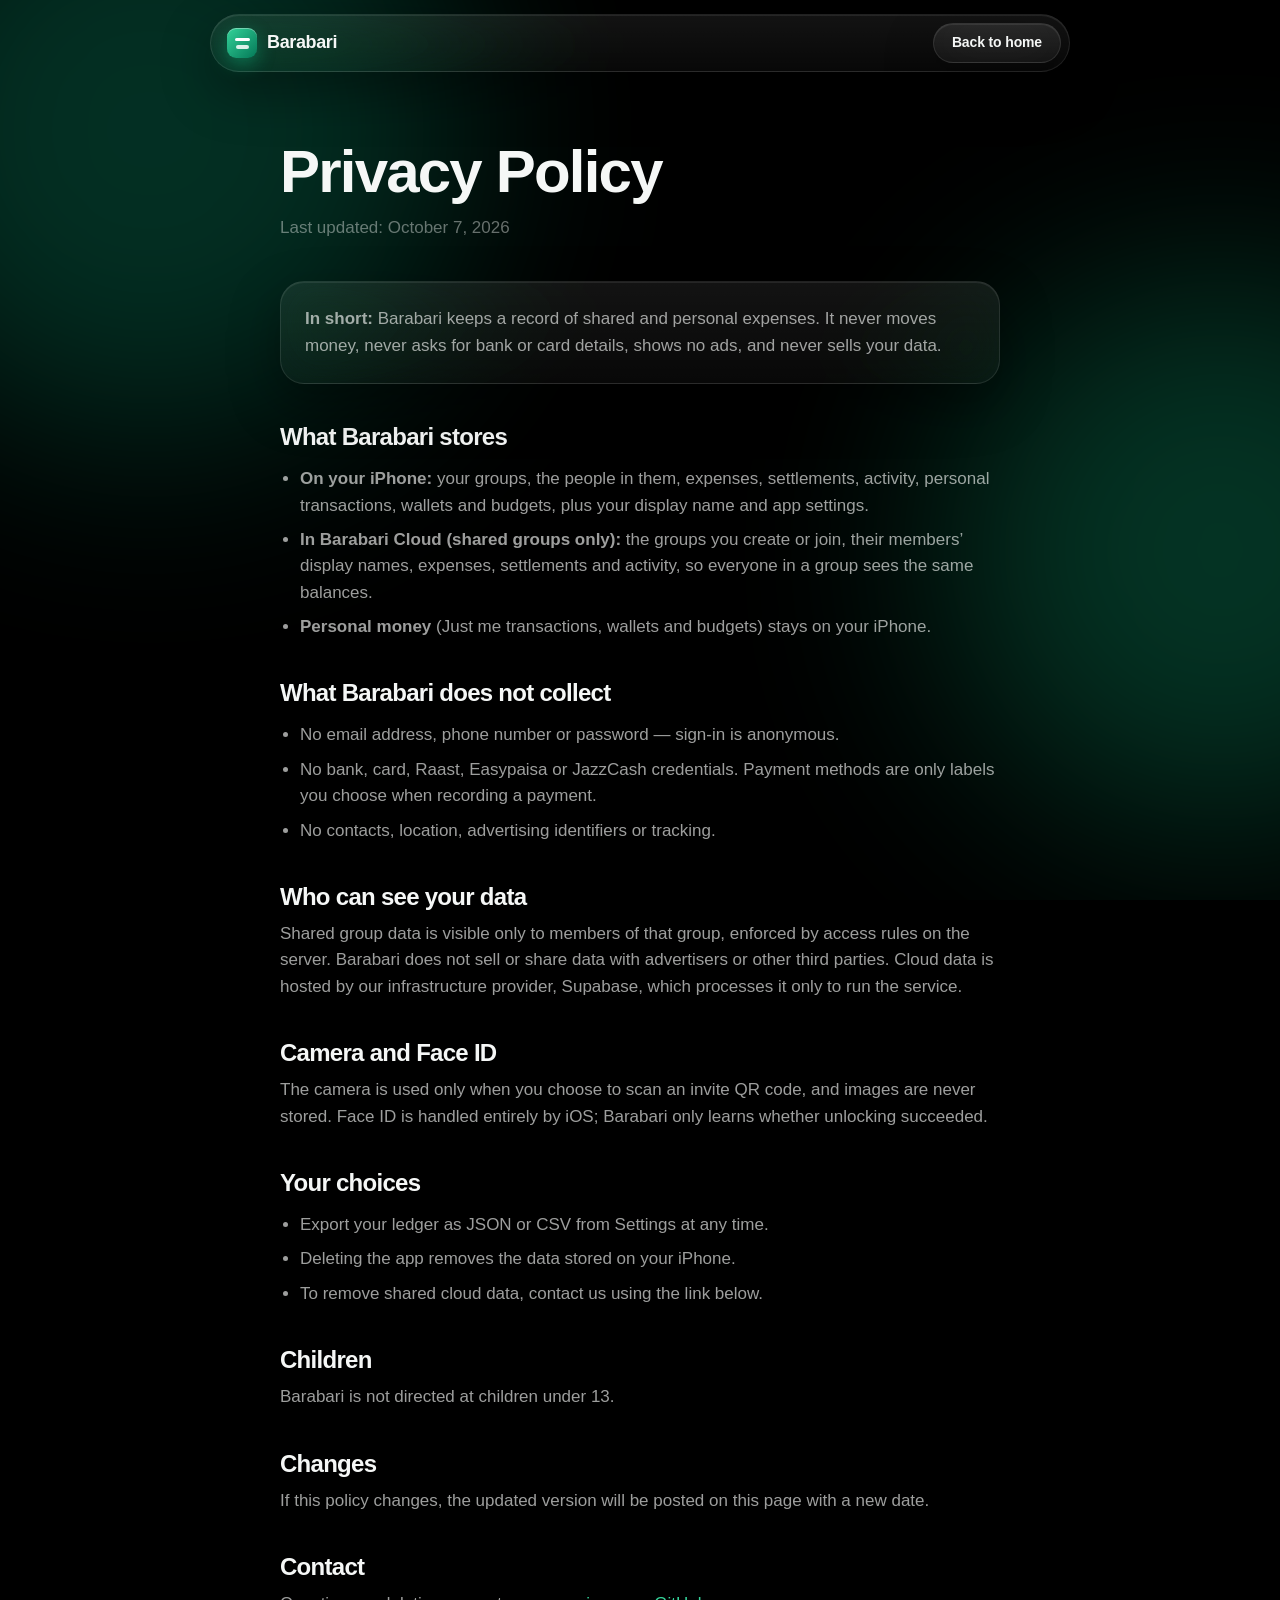
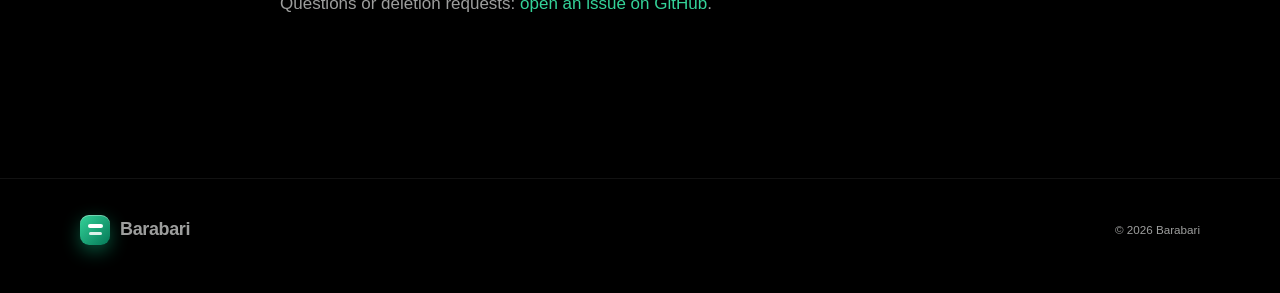
==== website/privacy.html @ cfc0109e "feat(web): add the barabari.site landing page A static site in website/ that mirrors the app: emeral" ====
<!doctype html>
<html lang="en">
<head>
  <meta charset="utf-8">
  <meta name="viewport" content="width=device-width, initial-scale=1, viewport-fit=cover">
  <title>Privacy Policy — Barabari</title>
  <meta name="description" content="How Barabari handles your data.">
  <meta name="theme-color" content="#000000">
  <link rel="icon" type="image/png" href="assets/favicon.png">
  <link rel="stylesheet" href="styles.css">
  <style>
    .legal { max-width: 760px; margin: 0 auto; padding: 140px 20px 40px; }
    .legal h1 { font-size: clamp(40px, 6vw, 60px); font-weight: 800; margin-bottom: 12px; }
    .legal .updated { color: var(--text-3); margin-bottom: 40px; }
    .legal h2 { font-size: 24px; margin: 40px 0 12px; }
    .legal p, .legal li { color: var(--text-2); }
    .legal ul { padding-left: 20px; display: grid; gap: 8px; }
    .legal a { color: var(--emerald); }
    .legal .card { border-radius: 24px; padding: 24px; margin-top: 8px; }
  </style>
</head>
<body>
  <div class="mesh" aria-hidden="true"><span class="blob b1"></span><span class="blob b2"></span></div>
  <header class="nav-wrap">
    <nav class="nav glass" aria-label="Main">
      <a class="brand" href="./"><span class="mark" aria-hidden="true"><i></i><i></i></span><span>Barabari</span></a>
      <a class="btn btn-small btn-glass glass" href="./">Back to home</a>
    </nav>
  </header>
  <main class="legal">
    <h1>Privacy Policy</h1>
    <p class="updated">Last updated: October 7, 2026</p>

    <div class="card glass">
      <p><b>In short:</b> Barabari keeps a record of shared and personal expenses. It never moves money, never asks for bank or card details, shows no ads, and never sells your data.</p>
    </div>

    <h2>What Barabari stores</h2>
    <ul>
      <li><b>On your iPhone:</b> your groups, the people in them, expenses, settlements, activity, personal transactions, wallets and budgets, plus your display name and app settings.</li>
      <li><b>In Barabari Cloud (shared groups only):</b> the groups you create or join, their members’ display names, expenses, settlements and activity, so everyone in a group sees the same balances.</li>
      <li><b>Personal money</b> (Just me transactions, wallets and budgets) stays on your iPhone.</li>
    </ul>

    <h2>What Barabari does not collect</h2>
    <ul>
      <li>No email address, phone number or password — sign-in is anonymous.</li>
      <li>No bank, card, Raast, Easypaisa or JazzCash credentials. Payment methods are only labels you choose when recording a payment.</li>
      <li>No contacts, location, advertising identifiers or tracking.</li>
    </ul>

    <h2>Who can see your data</h2>
    <p>Shared group data is visible only to members of that group, enforced by access rules on the server. Barabari does not sell or share data with advertisers or other third parties. Cloud data is hosted by our infrastructure provider, Supabase, which processes it only to run the service.</p>

    <h2>Camera and Face ID</h2>
    <p>The camera is used only when you choose to scan an invite QR code, and images are never stored. Face ID is handled entirely by iOS; Barabari only learns whether unlocking succeeded.</p>

    <h2>Your choices</h2>
    <ul>
      <li>Export your ledger as JSON or CSV from Settings at any time.</li>
      <li>Deleting the app removes the data stored on your iPhone.</li>
      <li>To remove shared cloud data, contact us using the link below.</li>
    </ul>

    <h2>Children</h2>
    <p>Barabari is not directed at children under 13.</p>

    <h2>Changes</h2>
    <p>If this policy changes, the updated version will be posted on this page with a new date.</p>

    <h2>Contact</h2>
    <p>Questions or deletion requests: <a href="https://github.com/M-Nabeegh/barabari/issues" rel="noopener">open an issue on GitHub</a>.</p>
  </main>
  <footer class="footer">
    <div class="footer-inner">
      <a class="brand" href="./"><span class="mark" aria-hidden="true"><i></i><i></i></span><span>Barabari</span></a>
      <small>© 2026 Barabari</small>
    </div>
  </footer>
</body>
</html>
---- website/styles.css ----
:root {
  --bg: #000;
  --surface: rgba(255, 255, 255, 0.045);
  --surface-strong: rgba(255, 255, 255, 0.08);
  --border: rgba(255, 255, 255, 0.1);
  --text: #f5f7f6;
  --text-2: rgba(245, 247, 246, 0.64);
  --text-3: rgba(245, 247, 246, 0.42);
  --emerald: #34d399;
  --emerald-deep: #10b981;
  --forest: #053d2c;
  --warn: #fbbf24;
  --danger: #ff7a8a;
  --radius: 28px;
  --max: 1160px;
  --ease: cubic-bezier(0.22, 1, 0.36, 1);
  color-scheme: dark;
}

* { box-sizing: border-box; }
html { scroll-behavior: smooth; -webkit-text-size-adjust: 100%; overflow-x: clip; }
body {
  margin: 0;
  background: var(--bg);
  color: var(--text);
  font-family: -apple-system, BlinkMacSystemFont, "SF Pro Display", "Inter", "Segoe UI", Roboto, sans-serif;
  font-size: 17px;
  line-height: 1.55;
  -webkit-font-smoothing: antialiased;
  overflow-x: clip;
}
img { display: block; max-width: 100%; height: auto; }
a { color: inherit; text-decoration: none; }
h1, h2, h3 { margin: 0; letter-spacing: -0.03em; line-height: 1.05; }
p { margin: 0; }
svg { width: 1em; height: 1em; fill: none; stroke: currentColor; stroke-width: 2; stroke-linecap: round; stroke-linejoin: round; }

/* ---------- Background mesh ---------- */
.mesh { position: fixed; inset: 0; z-index: -1; overflow: hidden; pointer-events: none; }
.blob { position: absolute; border-radius: 50%; filter: blur(110px); opacity: 0.5; will-change: transform; }
.b1 { width: 620px; height: 620px; background: #065f46; top: -180px; left: -160px; animation: drift1 26s var(--ease) infinite alternate; }
.b2 { width: 560px; height: 560px; background: #10b981; top: 30vh; right: -220px; opacity: 0.28; animation: drift2 32s var(--ease) infinite alternate; }
.b3 { width: 480px; height: 480px; background: #0d9488; bottom: -200px; left: 30vw; opacity: 0.25; animation: drift3 28s var(--ease) infinite alternate; }
@keyframes drift1 { to { transform: translate(120px, 90px) scale(1.15); } }
@keyframes drift2 { to { transform: translate(-140px, -60px) scale(0.9); } }
@keyframes drift3 { to { transform: translate(-90px, -120px) scale(1.2); } }

/* ---------- Glass ---------- */
.glass {
  background: linear-gradient(180deg, rgba(255,255,255,0.075), rgba(255,255,255,0.03));
  border: 1px solid var(--border);
  backdrop-filter: blur(24px) saturate(160%);
  -webkit-backdrop-filter: blur(24px) saturate(160%);
  box-shadow: inset 0 1px 0 rgba(255,255,255,0.08), 0 20px 50px rgba(0,0,0,0.35);
}

/* ---------- Brand mark ---------- */
.mark {
  width: 30px; height: 30px; border-radius: 9px;
  background: linear-gradient(135deg, #34d399, #047857);
  display: inline-flex; flex-direction: column; justify-content: center; align-items: center; gap: 4px;
  box-shadow: 0 6px 18px rgba(16, 185, 129, 0.45), inset 0 1px 0 rgba(255,255,255,0.35);
}
.mark i { display: block; width: 15px; height: 3.5px; border-radius: 2px; background: #fff; }
.mark i:last-child { width: 13px; opacity: 0.85; }
.mark.big { width: 84px; height: 84px; border-radius: 26px; gap: 10px; }
.mark.big i { width: 42px; height: 10px; border-radius: 5px; }
.mark.big i:last-child { width: 36px; }

/* ---------- Nav ---------- */
.nav-wrap { position: fixed; top: 14px; left: 0; right: 0; z-index: 50; padding: 0 16px; }
.nav {
  max-width: 860px; margin: 0 auto; display: flex; align-items: center; justify-content: space-between; gap: 16px;
  padding: 8px 8px 8px 16px; border-radius: 999px;
}
.brand { display: inline-flex; align-items: center; gap: 10px; font-weight: 700; font-size: 18px; letter-spacing: -0.02em; }
.nav-links { display: flex; gap: 26px; font-size: 15px; color: var(--text-2); }
.nav-links a { transition: color 0.2s; }
.nav-links a:hover { color: var(--text); }

/* ---------- Buttons ---------- */
.btn {
  display: inline-flex; align-items: center; justify-content: center; gap: 9px;
  height: 54px; padding: 0 26px; border-radius: 999px;
  font-weight: 600; font-size: 16px; letter-spacing: -0.01em; white-space: nowrap;
  transition: transform 0.35s var(--ease), box-shadow 0.35s var(--ease), background 0.3s;
}
.btn svg { width: 20px; height: 20px; fill: currentColor; stroke: none; }
.btn:active { transform: scale(0.97); }
.btn-small { height: 40px; padding: 0 18px; font-size: 14px; }
.btn-primary {
  background: linear-gradient(180deg, #4ae3a6, #10b981); color: #04120c;
  box-shadow: 0 10px 30px rgba(16,185,129,0.4), inset 0 1px 0 rgba(255,255,255,0.4);
}
.btn-primary:hover { transform: translateY(-2px); box-shadow: 0 16px 40px rgba(16,185,129,0.55), inset 0 1px 0 rgba(255,255,255,0.4); }
.btn-glass { color: var(--text); }
.btn-glass:hover { background: rgba(255,255,255,0.1); transform: translateY(-2px); }
.btn-white { background: #fff; color: #000; cursor: default; }

/* ---------- Common ---------- */
.section { max-width: var(--max); margin: 0 auto; padding: 120px 20px 0; }
.section-head { text-align: center; max-width: 760px; margin: 0 auto 56px; }
.section-head h2, .money-copy h2, .privacy-card h2, .final-cta h2 { font-size: clamp(34px, 5vw, 56px); font-weight: 700; }
.eyebrow { color: var(--emerald); font-weight: 600; font-size: 14px; letter-spacing: 0.08em; text-transform: uppercase; margin-bottom: 16px; }
.dim { color: var(--text-3); }
.grad { background: linear-gradient(90deg, #6ee7b7, #34d399 40%, #2dd4bf); -webkit-background-clip: text; background-clip: text; color: transparent; }
.lead { color: var(--text-2); font-size: clamp(17px, 1.6vw, 20px); line-height: 1.6; }
.pill { display: inline-flex; align-items: center; gap: 10px; padding: 8px 16px; border-radius: 999px; font-size: 14px; color: var(--text-2); }
.pill b { color: var(--text); font-weight: 600; }
.dot { width: 8px; height: 8px; border-radius: 50%; background: var(--emerald); box-shadow: 0 0 12px var(--emerald); animation: pulse 2.4s infinite; }
@keyframes pulse { 50% { opacity: 0.4; } }

/* ---------- Hero ---------- */
.hero {
  max-width: var(--max); margin: 0 auto; min-height: 100vh; padding: 130px 20px 40px;
  display: grid; grid-template-columns: 1.05fr 1fr; align-items: center; gap: 40px;
}
.hero h1 { font-size: clamp(50px, 7.2vw, 92px); font-weight: 800; letter-spacing: -0.045em; margin: 26px 0 22px; }
.hero .lead { max-width: 540px; }
.cta-row { display: flex; flex-wrap: wrap; gap: 12px; margin-top: 34px; }
.cta-row.center { justify-content: center; }
.hero-points { list-style: none; padding: 0; margin: 28px 0 0; display: flex; flex-wrap: wrap; gap: 20px; color: var(--text-2); font-size: 15px; }
.hero-points li { display: inline-flex; align-items: center; gap: 7px; }
.hero-points svg { color: var(--emerald); width: 16px; height: 16px; stroke-width: 3; }

.hero-art { position: relative; height: 660px; }
.phone-stack { position: absolute; inset: 0; transform-style: preserve-3d; transition: transform 0.6s var(--ease); }
.phone { position: absolute; width: 300px; filter: drop-shadow(0 40px 60px rgba(0,0,0,0.55)); }
.p-front { left: 50%; top: 10px; transform: translateX(-50%); z-index: 3; width: 320px; animation: floatY 7s ease-in-out infinite; }
.p-back-left { left: 2%; top: 80px; transform: rotate(-9deg) scale(0.82); opacity: 0.85; z-index: 1; }
.p-back-right { right: 2%; top: 80px; transform: rotate(9deg) scale(0.82); opacity: 0.85; z-index: 1; }
@keyframes floatY { 50% { translate: 0 -14px; } }

.float-card { position: absolute; z-index: 4; display: flex; align-items: center; gap: 12px; padding: 12px 16px 12px 12px; border-radius: 20px; font-size: 14px; }
.float-card b { display: block; font-size: 14px; }
.float-card small { color: var(--text-2); font-size: 12.5px; }
.fc-icon { width: 34px; height: 34px; border-radius: 11px; display: grid; place-items: center; background: rgba(52,211,153,0.18); color: var(--emerald); font-weight: 800; }
.fc-icon.warn { background: rgba(251,191,36,0.18); color: var(--warn); }
.fc-1 { left: -10px; bottom: 120px; animation: floatY 6s ease-in-out infinite 0.8s; }
.fc-2 { right: -6px; top: 140px; animation: floatY 6.5s ease-in-out infinite 1.6s; }

/* ---------- Marquee ---------- */
.marquee { overflow: hidden; padding: 30px 0; mask-image: linear-gradient(90deg, transparent, #000 15%, #000 85%, transparent); -webkit-mask-image: linear-gradient(90deg, transparent, #000 15%, #000 85%, transparent); }
.marquee-track { display: flex; gap: 14px; width: max-content; animation: scroll 38s linear infinite; }
.marquee-track span { padding: 10px 22px; border-radius: 999px; border: 1px solid var(--border); color: var(--text-2); font-weight: 600; font-size: 15px; background: var(--surface); }
@keyframes scroll { to { transform: translateX(-50%); } }

/* ---------- Statement ---------- */
.statement { max-width: 980px; margin: 0 auto; padding: 120px 20px 0; text-align: center; }
.big-statement { font-size: clamp(30px, 4.4vw, 52px); font-weight: 700; line-height: 1.18; letter-spacing: -0.035em; color: var(--text-2); }
.hl { color: var(--text); }

/* ---------- Demo ---------- */
.demo { max-width: var(--max); margin: 0 auto; padding: 100px 20px 0; }
.demo-card { border-radius: 36px; padding: 44px; display: grid; grid-template-columns: 1fr 1fr; gap: 44px; align-items: center; }
.demo-card > *, .money-grid > *, .hero > *, .tile > * { min-width: 0; }
.demo-copy h3 { font-size: clamp(28px, 3.2vw, 40px); font-weight: 700; margin-bottom: 12px; }
.demo-copy > p:not(.eyebrow) { color: var(--text-2); }
.demo-amount { display: flex; align-items: baseline; gap: 10px; margin: 28px 0 18px; padding: 10px 24px; border-radius: 24px; background: rgba(0,0,0,0.35); border: 1px solid var(--border); }
.demo-amount label { font-size: 28px; font-weight: 600; color: var(--text-3); }
.demo-amount input { flex: 1; min-width: 0; width: 100%; background: transparent; border: 0; outline: 0; color: var(--text); font: inherit; font-size: 56px; font-weight: 700; letter-spacing: -0.03em; font-variant-numeric: tabular-nums; }
.demo-people { display: flex; gap: 12px; flex-wrap: wrap; }
.person {
  width: 54px; height: 54px; border-radius: 50%; border: 0; cursor: pointer; font: inherit; font-weight: 700; font-size: 18px; color: #fff;
  background: linear-gradient(135deg, var(--c1), var(--c2)); position: relative;
  filter: grayscale(1); opacity: 0.4; transform: scale(0.9); transition: all 0.35s var(--ease);
}
.person.on { filter: none; opacity: 1; transform: scale(1); }
.person.on::after { content: "✓"; position: absolute; right: -3px; bottom: -3px; width: 20px; height: 20px; border-radius: 50%; background: var(--emerald); color: #04120c; font-size: 11px; display: grid; place-items: center; border: 2px solid #0b0f0e; }
.demo-result { border-radius: 28px; padding: 28px; background: rgba(0,0,0,0.35); border: 1px solid var(--border); }
.result-hero small { color: var(--text-2); font-size: 14px; }
.result-amount { display: flex; align-items: baseline; gap: 8px; margin: 4px 0 18px; }
.result-amount .rs { font-size: 26px; font-weight: 600; color: var(--text-3); }
#demoEach { font-size: 64px; font-weight: 800; letter-spacing: -0.04em; font-variant-numeric: tabular-nums; }
.splits { list-style: none; padding: 0; margin: 0; display: grid; gap: 10px; }
.splits li { display: grid; grid-template-columns: 36px 1fr auto; align-items: center; gap: 12px; animation: rise 0.45s var(--ease) both; }
.splits .av { width: 36px; height: 36px; border-radius: 50%; display: grid; place-items: center; font-weight: 700; font-size: 14px; background: linear-gradient(135deg, var(--c1), var(--c2)); }
.splits .bar { height: 6px; border-radius: 3px; background: rgba(255,255,255,0.1); overflow: hidden; }
.splits .bar i { display: block; height: 100%; border-radius: 3px; background: linear-gradient(90deg, #34d399, #10b981); transition: width 0.6s var(--ease); }
.splits .nm { font-size: 15px; font-weight: 600; margin-bottom: 5px; }
.splits .amt { font-weight: 700; font-variant-numeric: tabular-nums; }
@keyframes rise { from { opacity: 0; transform: translateY(8px); } }

/* ---------- Bento ---------- */
.bento { display: grid; grid-template-columns: repeat(3, 1fr); gap: 18px; }
.tile { border-radius: var(--radius); padding: 30px; overflow: hidden; position: relative; transition: transform 0.5s var(--ease), border-color 0.4s; }
.tile:hover { transform: translateY(-4px); border-color: rgba(52,211,153,0.3); }
.tile h3 { font-size: 22px; font-weight: 700; margin: 18px 0 8px; }
.tile p { color: var(--text-2); font-size: 15.5px; }
.tile-xl { grid-column: span 2; grid-row: span 2; display: grid; grid-template-columns: 1fr 1fr; gap: 20px; align-items: end; }
.tile-xl img { width: 100%; max-width: 300px; justify-self: center; margin-bottom: -150px; }
.tile-tall { grid-row: span 2; display: flex; flex-direction: column; }
.tile-tall img { width: 84%; margin: 22px auto -120px; }
.tile-wide { grid-column: span 2; display: grid; grid-template-columns: 1.3fr 1fr; align-items: center; gap: 20px; }
.icon { width: 46px; height: 46px; border-radius: 14px; display: grid; place-items: center; font-size: 22px; }
.i-emerald { background: rgba(52,211,153,0.15); color: #34d399; }
.i-orange { background: rgba(249,115,22,0.15); color: #fb923c; }
.i-green { background: rgba(74,222,128,0.15); color: #4ade80; }
.i-whatsapp { background: rgba(37,211,102,0.15); color: #25d366; }
.i-cyan { background: rgba(6,182,212,0.15); color: #22d3ee; }
.i-violet { background: rgba(139,92,246,0.18); color: #a78bfa; }
.chips { display: flex; flex-wrap: wrap; gap: 8px; margin-top: 18px; }
.chip { padding: 7px 13px; border-radius: 999px; font-size: 13.5px; font-weight: 600; background: rgba(255,255,255,0.06); border: 1px solid var(--border); }
.chip.c-travel { background: linear-gradient(135deg, #22d3ee, #0891b2); border-color: transparent; color: #fff; }
.sync-demo { display: flex; align-items: center; gap: 10px; margin-top: 20px; }
.sync-pill { padding: 7px 12px; border-radius: 999px; font-size: 13px; font-weight: 600; color: var(--emerald); background: rgba(52,211,153,0.12); border: 1px solid rgba(52,211,153,0.25); white-space: nowrap; }
.sync-line { flex: 1; height: 2px; border-radius: 1px; background: linear-gradient(90deg, transparent, var(--emerald), transparent); background-size: 200% 100%; animation: flow 1.8s linear infinite; }
@keyframes flow { from { background-position: 100% 0; } to { background-position: -100% 0; } }
.widget-mock { display: grid; place-items: center; }
.widget {
  width: 170px; height: 170px; border-radius: 34px; padding: 18px; display: flex; flex-direction: column; justify-content: space-between;
  background: linear-gradient(135deg, #022c22, #065f46 55%, #10b981); box-shadow: 0 20px 50px rgba(16,185,129,0.35);
}
.widget small { font-size: 11px; font-weight: 700; color: rgba(255,255,255,0.8); letter-spacing: 0.05em; }
.widget b { font-size: 28px; letter-spacing: -0.03em; }
.widget span { font-size: 13px; color: rgba(255,255,255,0.8); }

/* ---------- Steps ---------- */
.steps { list-style: none; padding: 0; margin: 0; display: grid; grid-template-columns: repeat(3, 1fr); gap: 18px; }
.step { border-radius: var(--radius); padding: 28px 28px 30px; position: relative; overflow: hidden; }
.step img { width: 64%; margin: 0 auto 4px; mask-image: linear-gradient(#000 60%, transparent); -webkit-mask-image: linear-gradient(#000 60%, transparent); height: 300px; object-fit: cover; object-position: top; }
.step-num { position: absolute; top: 20px; left: 20px; width: 36px; height: 36px; border-radius: 50%; display: grid; place-items: center; font-weight: 700; background: linear-gradient(180deg, #4ae3a6, #10b981); color: #04120c; box-shadow: 0 6px 18px rgba(16,185,129,0.45); }
.step h3 { font-size: 22px; font-weight: 700; margin-bottom: 8px; }
.step p { color: var(--text-2); font-size: 15.5px; }

/* ---------- Money ---------- */
.money-grid { display: grid; grid-template-columns: 1fr 1fr; gap: 60px; align-items: center; }
.money-copy .lead { margin-top: 20px; }
.money-list { list-style: none; padding: 0; margin: 28px 0 0; display: grid; gap: 16px; }
.money-list li { color: var(--text-2); padding-left: 18px; border-left: 2px solid rgba(52,211,153,0.4); }
.money-list b { display: block; color: var(--text); }
.budget-card { border-radius: var(--radius); padding: 24px; }
.bc-head { display: flex; justify-content: space-between; align-items: center; margin-bottom: 16px; font-weight: 700; }
.bc-head small { font-weight: 600; font-size: 12px; color: var(--text-2); padding: 5px 10px; border-radius: 999px; background: rgba(255,255,255,0.07); }
.budget { display: grid; grid-template-columns: 40px 1fr; gap: 14px; align-items: center; padding: 12px 0; border-top: 1px solid rgba(255,255,255,0.06); }
.b-ico { width: 40px; height: 40px; border-radius: 12px; display: grid; place-items: center; background: color-mix(in srgb, var(--c) 20%, transparent); }
.budget p { display: flex; justify-content: space-between; font-size: 15px; margin-bottom: 8px; }
.budget em { font-style: normal; font-size: 13px; color: var(--text-2); font-variant-numeric: tabular-nums; }
.bar { display: block; height: 7px; border-radius: 4px; background: rgba(255,255,255,0.08); position: relative; overflow: hidden; }
.bar::after { content: ""; position: absolute; inset: 0 auto 0 0; width: 0; border-radius: 4px; background: var(--bc, var(--emerald)); transition: width 1.2s var(--ease) 0.2s; }
.in .bar::after { width: var(--w); }
.bar.warn::after { background: var(--warn); }
.bar.over::after { background: var(--danger); }
.wallet-row { display: grid; grid-template-columns: repeat(3, 1fr); gap: 12px; margin-top: 14px; }
.wallet { border-radius: 22px; padding: 16px; min-height: 110px; display: flex; flex-direction: column; justify-content: flex-end; box-shadow: 0 14px 30px rgba(0,0,0,0.35); }
.wallet small { font-size: 13px; color: rgba(255,255,255,0.85); }
.wallet b { font-size: 19px; letter-spacing: -0.02em; }
.w-cash { background: linear-gradient(135deg, #10b981, #047857); }
.w-bank { background: linear-gradient(135deg, #3b82f6, #1e40af); }
.w-jazz { background: linear-gradient(135deg, #ef4444, #991b1b); }

/* ---------- Gallery ---------- */
.gallery { display: flex; gap: 20px; overflow-x: auto; scroll-snap-type: x mandatory; padding: 10px 20px 30px; margin: 0 -20px; scrollbar-width: none; }
.gallery::-webkit-scrollbar { display: none; }
.gallery img { flex: 0 0 auto; width: 250px; scroll-snap-align: center; transition: transform 0.5s var(--ease); }
.gallery img:hover { transform: translateY(-8px) scale(1.02); }

/* ---------- Privacy ---------- */
.privacy-card { border-radius: 36px; padding: 60px 40px; text-align: center; }
.shield { width: 76px; height: 76px; border-radius: 50%; display: grid; place-items: center; margin: 0 auto 24px; background: rgba(52,211,153,0.14); color: var(--emerald); font-size: 36px; }
.privacy-card .lead { max-width: 620px; margin: 18px auto 0; }
.privacy-points { display: grid; grid-template-columns: repeat(3, 1fr); gap: 16px; margin: 40px 0 28px; text-align: left; }
.privacy-points div { padding: 20px; border-radius: 22px; background: rgba(0,0,0,0.3); border: 1px solid var(--border); }
.privacy-points b { display: block; margin-bottom: 6px; }
.privacy-points span { color: var(--text-2); font-size: 15px; }
.text-link { color: var(--emerald); font-weight: 600; }

/* ---------- FAQ ---------- */
.faq { max-width: 760px; margin: 0 auto; display: grid; gap: 10px; }
.faq details { border-radius: 22px; background: var(--surface); border: 1px solid var(--border); padding: 0 24px; transition: background 0.3s; }
.faq details[open] { background: var(--surface-strong); }
.faq summary { cursor: pointer; list-style: none; padding: 20px 0; font-weight: 600; font-size: 17px; display: flex; justify-content: space-between; align-items: center; gap: 16px; }
.faq summary::-webkit-details-marker { display: none; }
.faq summary::after { content: "+"; font-size: 24px; font-weight: 400; color: var(--emerald); transition: transform 0.3s var(--ease); }
.faq details[open] summary::after { transform: rotate(45deg); }
.faq details p { color: var(--text-2); padding-bottom: 20px; }

/* ---------- Final CTA ---------- */
.final-cta {
  border-radius: 40px; padding: 80px 30px; text-align: center; position: relative; overflow: hidden;
  background: radial-gradient(120% 120% at 20% 0%, #10b981 0%, #065f46 35%, #022c22 70%, #000 100%);
  border: 1px solid rgba(255,255,255,0.14);
}
.final-cta h2 { margin: 26px 0 12px; }
.final-cta p { color: rgba(255,255,255,0.75); font-size: 19px; }

/* ---------- Footer ---------- */
.footer { margin-top: 120px; border-top: 1px solid rgba(255,255,255,0.07); }
.footer-inner { max-width: var(--max); margin: 0 auto; padding: 36px 20px 48px; display: flex; flex-wrap: wrap; align-items: center; justify-content: space-between; gap: 18px; color: var(--text-2); font-size: 14px; }
.footer nav { display: flex; gap: 20px; }
.footer nav a:hover { color: var(--text); }

/* ---------- Reveal ---------- */
[data-reveal] { opacity: 0; transform: translateY(28px); transition: opacity 0.9s var(--ease), transform 0.9s var(--ease); }
[data-reveal].in { opacity: 1; transform: none; }

/* ---------- Responsive ---------- */
@media (max-width: 960px) {
  .nav-links { display: none; }
  .hero { grid-template-columns: 1fr; text-align: center; padding-top: 120px; min-height: auto; }
  .hero .lead { margin: 0 auto; }
  .cta-row, .hero-points { justify-content: center; }
  .hero-art { height: 560px; }
  .phone { width: 230px; }
  .p-front { width: 260px; }
  .fc-1 { left: 0; } .fc-2 { right: 0; }
  .demo-card, .money-grid, .tile-xl, .tile-wide { grid-template-columns: 1fr; }
  .bento { grid-template-columns: 1fr 1fr; }
  .tile-xl { grid-column: span 2; }
  .tile-xl img { margin-bottom: -120px; }
  .steps { grid-template-columns: 1fr; }
  .privacy-points { grid-template-columns: 1fr; }
}
@media (max-width: 620px) {
  body { font-size: 16px; }
  .section { padding-top: 90px; }
  .hero-art { height: 470px; }
  .phone { width: 180px; }
  .p-front { width: 220px; }
  .p-back-left { left: -6%; } .p-back-right { right: -6%; }
  .float-card { font-size: 12px; padding: 9px 12px 9px 9px; }
  .fc-2 { top: 60px; }
  .bento { grid-template-columns: 1fr; }
  .tile-xl, .tile-wide { grid-column: span 1; }
  .tile-tall { grid-row: span 1; }
  .demo-card { padding: 26px; border-radius: 28px; }
  .demo-amount input { font-size: 44px; }
  #demoEach { font-size: 52px; }
  .privacy-card { padding: 44px 22px; }
  .wallet-row { grid-template-columns: 1fr 1fr 1fr; gap: 8px; }
  .wallet { padding: 12px; min-height: 92px; }
  .wallet b { font-size: 15px; }
  .footer-inner { flex-direction: column; text-align: center; }
}
@media (prefers-reduced-motion: reduce) {
  *, *::before, *::after { animation: none !important; transition: none !important; }
  [data-reveal] { opacity: 1; transform: none; }
}
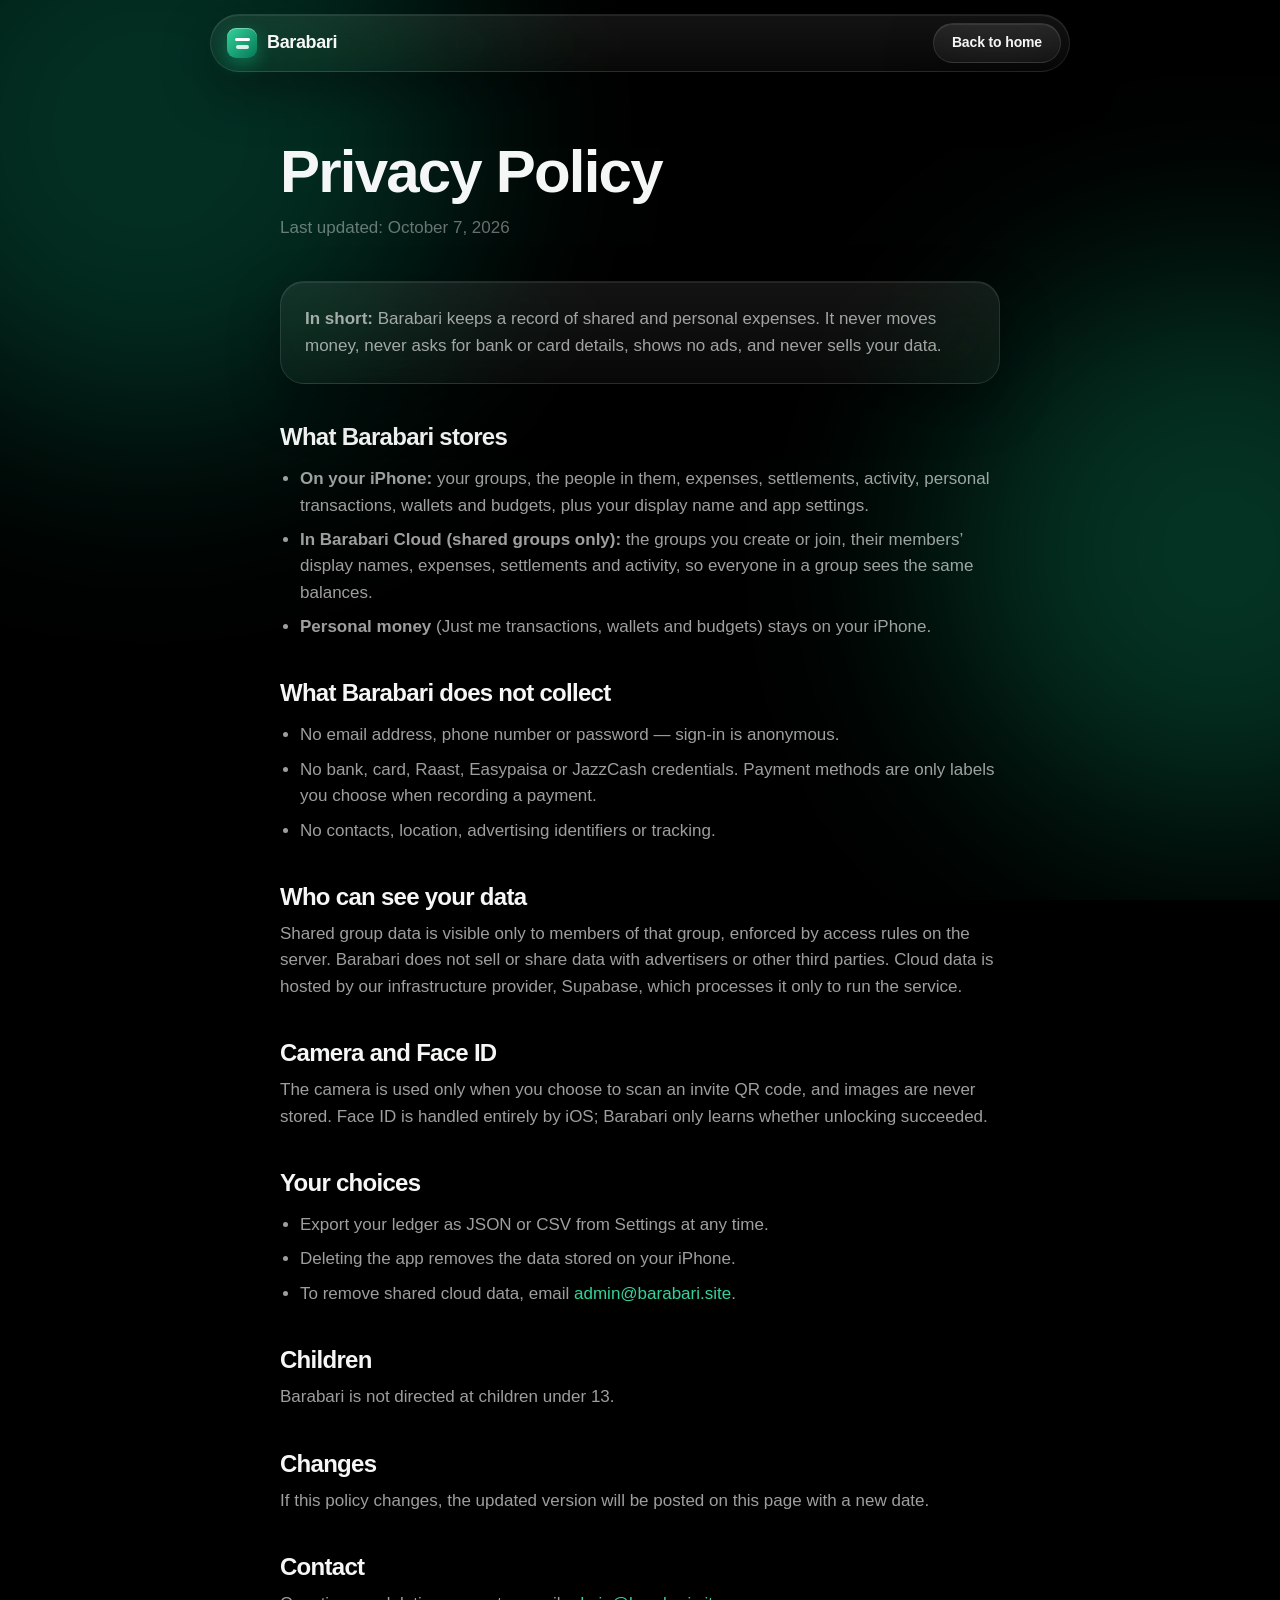
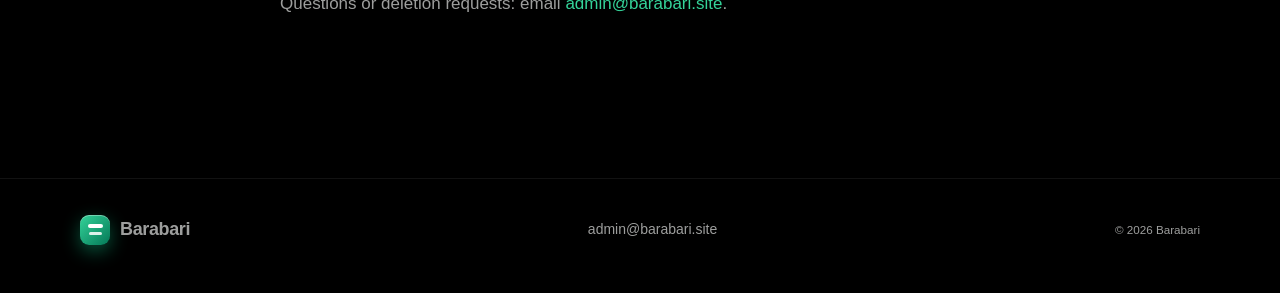
==== commit 3f8d6e06: "feat(web): add admin@barabari.site as the contact email Shown in the footer, the final call to actio" ====
--- a/website/privacy.html
+++ b/website/privacy.html
@@ -7,7 +7,7 @@
   <meta name="description" content="How Barabari handles your data.">
   <meta name="theme-color" content="#000000">
   <link rel="icon" type="image/png" href="assets/favicon.png">
-  <link rel="stylesheet" href="styles.css">
+  <link rel="stylesheet" href="styles.css?v=5">
   <style>
     .legal { max-width: 760px; margin: 0 auto; padding: 140px 20px 40px; }
     .legal h1 { font-size: clamp(40px, 6vw, 60px); font-weight: 800; margin-bottom: 12px; }
@@ -59,7 +59,7 @@
     <ul>
       <li>Export your ledger as JSON or CSV from Settings at any time.</li>
       <li>Deleting the app removes the data stored on your iPhone.</li>
-      <li>To remove shared cloud data, contact us using the link below.</li>
+      <li>To remove shared cloud data, email <a href="mailto:admin@barabari.site">admin@barabari.site</a>.</li>
     </ul>
 
     <h2>Children</h2>
@@ -69,11 +69,12 @@
     <p>If this policy changes, the updated version will be posted on this page with a new date.</p>
 
     <h2>Contact</h2>
-    <p>Questions or deletion requests: <a href="https://github.com/M-Nabeegh/barabari/issues" rel="noopener">open an issue on GitHub</a>.</p>
+    <p>Questions or deletion requests: email <a href="mailto:admin@barabari.site">admin@barabari.site</a>.</p>
   </main>
   <footer class="footer">
     <div class="footer-inner">
       <a class="brand" href="./"><span class="mark" aria-hidden="true"><i></i><i></i></span><span>Barabari</span></a>
+      <a href="mailto:admin@barabari.site">admin@barabari.site</a>
       <small>© 2026 Barabari</small>
     </div>
   </footer>
--- a/website/styles.css
+++ b/website/styles.css
@@ -283,12 +283,52 @@
 }
 .final-cta h2 { margin: 26px 0 12px; }
 .final-cta p { color: rgba(255,255,255,0.75); font-size: 19px; }
+.final-cta .contact-line { margin-top: 26px; font-size: 16px; color: rgba(255,255,255,0.7); }
+.final-cta .contact-line a { color: #fff; font-weight: 600; border-bottom: 1px solid rgba(255,255,255,0.4); transition: border-color 0.2s; }
+.final-cta .contact-line a:hover { border-color: #fff; }
+.footer a[href^="mailto"]:hover, .legal a:hover { color: var(--text); }
 
 /* ---------- Footer ---------- */
 .footer { margin-top: 120px; border-top: 1px solid rgba(255,255,255,0.07); }
 .footer-inner { max-width: var(--max); margin: 0 auto; padding: 36px 20px 48px; display: flex; flex-wrap: wrap; align-items: center; justify-content: space-between; gap: 18px; color: var(--text-2); font-size: 14px; }
 .footer nav { display: flex; gap: 20px; }
 .footer nav a:hover { color: var(--text); }
+
+/* ---------- Motion ---------- */
+/* Headline: each word blurs into focus. */
+.headline .w { display: inline-block; opacity: 0; filter: blur(14px); transform: translateY(18px);
+  animation: wordIn 1.1s var(--ease) forwards; animation-delay: calc(0.15s + var(--i) * 0.12s); }
+.headline .grad .w { background: inherit; -webkit-background-clip: text; background-clip: text; }
+@keyframes wordIn { to { opacity: 1; filter: blur(0); transform: none; } }
+
+/* Primary button: a soft light sweep every few seconds. */
+.shine { position: relative; overflow: hidden; isolation: isolate; }
+.shine::after { content: ""; position: absolute; inset: -40% auto -40% -60%; width: 40%; z-index: -1;
+  background: linear-gradient(100deg, transparent, rgba(255,255,255,0.55), transparent);
+  transform: skewX(-20deg); animation: sweep 4.5s var(--ease) infinite 1.6s; }
+@keyframes sweep { 0% { left: -60%; } 35%, 100% { left: 130%; } }
+
+/* Live notification banner. */
+.toast { transition: opacity 0.45s var(--ease), transform 0.55s var(--ease), filter 0.45s var(--ease); }
+.toast.out { opacity: 0; transform: translateY(14px) scale(0.96); filter: blur(6px); }
+.toast .fc-icon { transition: background 0.3s, color 0.3s; }
+.fc-icon.money { background: rgba(96,165,250,0.18); color: #60a5fa; }
+
+/* Cursor spotlight on glass. */
+.tile, .step, .demo-card, .privacy-card, .budget-card { --mx: 50%; --my: 50%; }
+.tile::before, .step::before, .demo-card::before, .privacy-card::before, .budget-card::before {
+  content: ""; position: absolute; inset: 0; border-radius: inherit; pointer-events: none; z-index: 0;
+  background: radial-gradient(420px circle at var(--mx) var(--my), rgba(52,211,153,0.13), transparent 45%);
+  opacity: 0; transition: opacity 0.4s;
+}
+.tile:hover::before, .step:hover::before, .demo-card:hover::before, .privacy-card:hover::before, .budget-card:hover::before { opacity: 1; }
+.tile > *, .step > *, .demo-card > *, .privacy-card > *, .budget-card > * { position: relative; z-index: 1; }
+.demo-card, .privacy-card, .budget-card { position: relative; }
+
+/* Hero phones drift apart while scrolling (driven by --scroll from JS). */
+.hero-art { --scroll: 0; }
+.p-back-left { translate: calc(var(--scroll) * -60px) calc(var(--scroll) * 40px); }
+.p-back-right { translate: calc(var(--scroll) * 60px) calc(var(--scroll) * 40px); }
 
 /* ---------- Reveal ---------- */
 [data-reveal] { opacity: 0; transform: translateY(28px); transition: opacity 0.9s var(--ease), transform 0.9s var(--ease); }
@@ -313,8 +353,15 @@
 }
 @media (max-width: 620px) {
   body { font-size: 16px; }
-  .section { padding-top: 90px; }
-  .hero-art { height: 470px; }
+  .section { padding-top: 76px; }
+  .hero { padding-bottom: 0; gap: 28px; }
+  .hero-art { height: 430px; }
+  .marquee { padding: 14px 0; }
+  .statement { padding-top: 64px; }
+  .demo { padding-top: 64px; }
+  .section-head { margin-bottom: 36px; }
+  .final-cta { padding: 60px 22px; }
+  .footer { margin-top: 80px; }
   .phone { width: 180px; }
   .p-front { width: 220px; }
   .p-back-left { left: -6%; } .p-back-right { right: -6%; }
@@ -325,6 +372,8 @@
   .tile-tall { grid-row: span 1; }
   .demo-card { padding: 26px; border-radius: 28px; }
   .demo-amount input { font-size: 44px; }
+  .demo-people { gap: 10px; flex-wrap: nowrap; }
+  .person { width: 48px; height: 48px; font-size: 16px; flex: 0 0 auto; }
   #demoEach { font-size: 52px; }
   .privacy-card { padding: 44px 22px; }
   .wallet-row { grid-template-columns: 1fr 1fr 1fr; gap: 8px; }
@@ -335,4 +384,5 @@
 @media (prefers-reduced-motion: reduce) {
   *, *::before, *::after { animation: none !important; transition: none !important; }
   [data-reveal] { opacity: 1; transform: none; }
-}
+  .headline .w { opacity: 1; filter: none; transform: none; }
+}
